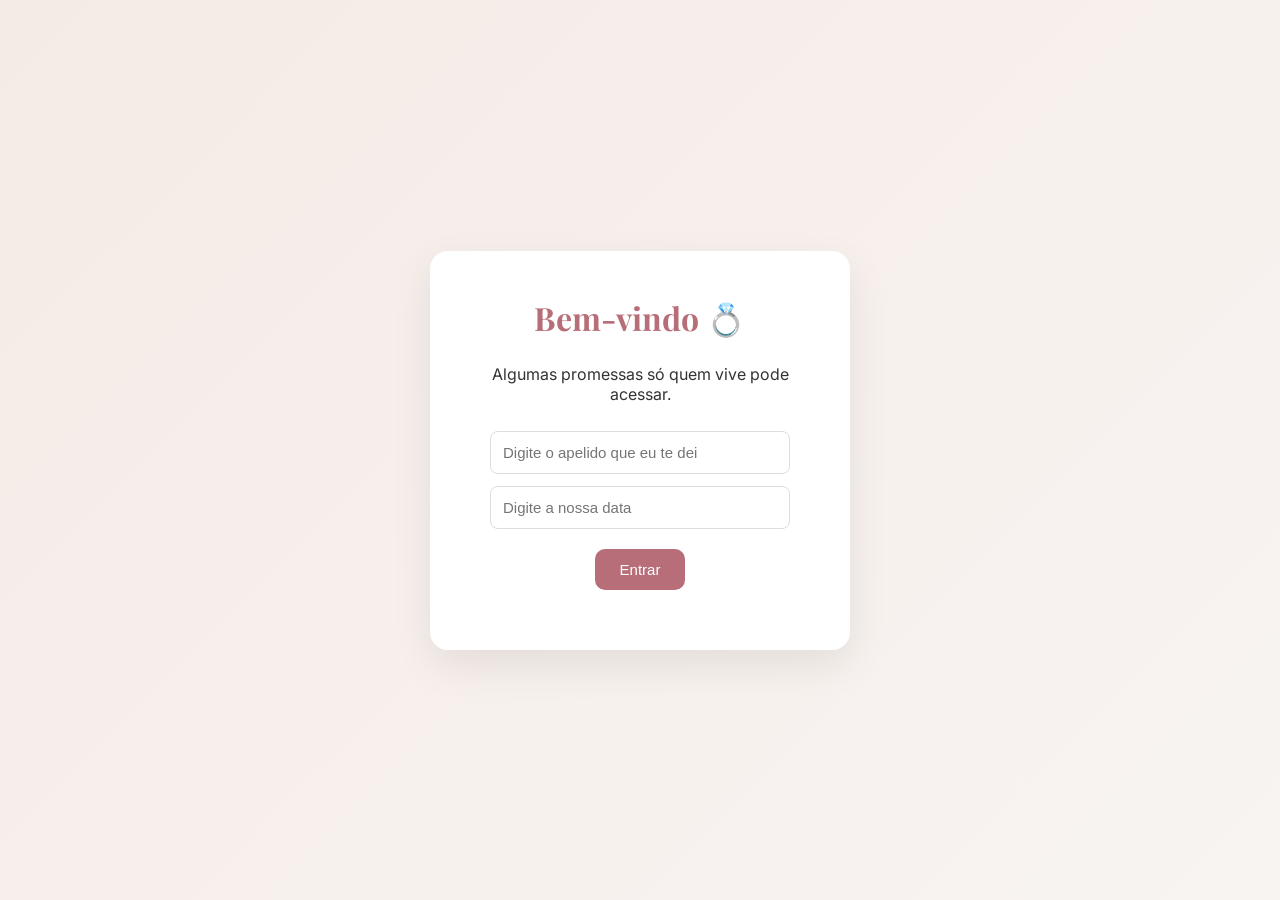
==== docs/index.html @ 01ae82c5 "Add files via upload" ====
<!DOCTYPE html>
<html lang="pt-br">

<head>
    <meta charset="UTF-8">
    <meta name="viewport" content="width=device-width, initial-scale=1.0">
    <title>Acesso à Nossa História</title>
    <link href="https://fonts.googleapis.com/css2?family=Playfair+Display:wght@500&family=Inter:wght@300;400;500&display=swap" rel="stylesheet">
    <link rel="stylesheet" href="style.css">
</head>

<body>

    <div class="login-box">
        <h1>Bem-vindo 💍</h1>
        <p class="subtitulo">
            Algumas promessas só quem vive pode acessar.
        </p>

        <input type="text" id="apelido" placeholder="Digite o apelido que eu te dei">
        <input type="text" id="data" placeholder="Digite a nossa data">

        <button onclick="validarLogin()">Entrar</button>

        <p id="mensagemErro" class="erro"></p>
    </div>

    <script>
        const dadosCorretos = {
            apelido: "santos",
            data: "11/03/22"
        };

        function validarLogin() {
            const apelido = document.getElementById("apelido").value.toLowerCase();
            const data = document.getElementById("data").value;

            if (apelido === dadosCorretos.apelido && data === dadosCorretos.data) {
                window.location.href = "home.html";
            } else {
                document.getElementById("mensagemErro").innerText =
                    "Ou você não é o meu amor, ou por alguns segundos vc se esqueceu.";
            }
        }
    </script>

</body>

</html>
---- docs/style.css ----
*{
margin:0;
padding:0;
box-sizing:border-box;
}

body{

font-family:'Inter', sans-serif;

background:linear-gradient(135deg,#f5ebe6,#f8f4f2);

min-height:100vh;

display:flex;
flex-direction:column;   /* ESSA LINHA ARRUMA O PROBLEMA */

justify-content:center;
align-items:center;

padding:30px;

color:#333;

text-align:center;

}

/* TITULOS */

h1, header{

font-family:'Playfair Display', serif;

color:#b76e79;

margin-bottom:25px;

font-size:32px;

}

/* CAIXAS PRINCIPAIS */

.box,
.login-box,
.container{

background:white;

max-width:850px;
width:100%;

padding:45px;

border-radius:18px;

box-shadow:0 15px 40px rgba(0,0,0,0.08);

margin:auto;

}

/* LOGIN MENOR */

.login-box{

max-width:420px;

}

/* TEXTO */

.texto{

line-height:1.8;

margin-bottom:25px;

}

/* PARÁGRAFOS */

p{

margin-bottom:15px;

}

/* PERGUNTA */

.pergunta{

margin-top:20px;

margin-bottom:10px;

font-weight:500;

}

/* INPUT */

input{

width:100%;

max-width:300px;

padding:12px;

margin-top:12px;

border-radius:8px;

border:1px solid #ddd;

font-size:15px;

}

/* BOTÕES */

button{

margin-top:20px;

padding:12px 25px;

border:none;

border-radius:10px;

background:#b76e79;

color:white;

font-size:15px;

cursor:pointer;

transition:0.25s;

}

button:hover{

background:#9e5963;

transform:scale(1.05);

}

/* VERSÍCULO */

.versiculo{

margin-top:20px;

line-height:1.7;

font-style:italic;

}
.versiculo-final{

display:none;

margin-top:20px;

line-height:1.7;

font-style:italic;

opacity:0;

transition:opacity 1s ease;

}


/* CARDS DA JORNADA */
.card{

background:#ffffff;

padding:25px;

border-radius:14px;

margin-bottom:20px;

border:1px solid #eee;

box-shadow:0 6px 18px rgba(0,0,0,0.05);

}

.card h2{

font-family:'Playfair Display', serif;

color:#b76e79;

margin-bottom:10px;

font-size:22px;

}

/* BOTÃO CENTRAL */

.botao{

margin-top:20px;

}

/* ERRO */

.erro{

color:#c0392b;

margin-top:10px;

}

/* FOOTER */

footer{

margin-top:25px;

color:#777;

}

/* RESPONSIVO */

@media(max-width:700px){

.box,
.container,
.login-box{

padding:25px;

}

h1,header{

font-size:26px;

}

}
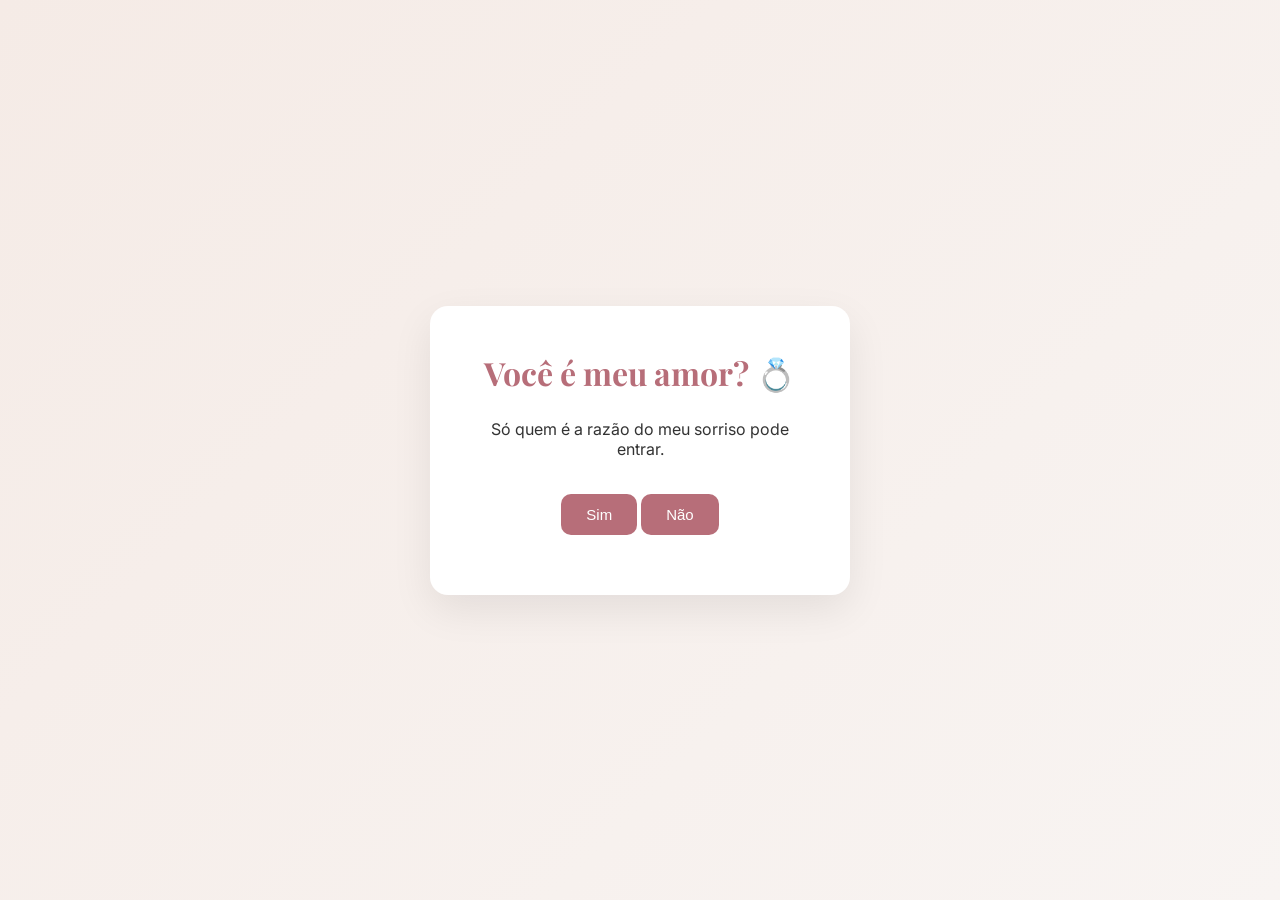
==== commit 0b31fdeb: "Update index.html" ====
--- a/docs/index.html
+++ b/docs/index.html
@@ -2,48 +2,46 @@
 <html lang="pt-br">
 
 <head>
-    <meta charset="UTF-8">
-    <meta name="viewport" content="width=device-width, initial-scale=1.0">
-    <title>Acesso à Nossa História</title>
-    <link href="https://fonts.googleapis.com/css2?family=Playfair+Display:wght@500&family=Inter:wght@300;400;500&display=swap" rel="stylesheet">
-    <link rel="stylesheet" href="style.css">
+<meta charset="UTF-8">
+<meta name="viewport" content="width=device-width, initial-scale=1.0">
+<title>Nosso Site</title>
+
+<link href="https://fonts.googleapis.com/css2?family=Playfair+Display:wght@500&family=Inter:wght@300;400;500&display=swap" rel="stylesheet">
+<link rel="stylesheet" href="style.css">
+
 </head>
 
 <body>
 
-    <div class="login-box">
-        <h1>Bem-vindo 💍</h1>
-        <p class="subtitulo">
-            Algumas promessas só quem vive pode acessar.
-        </p>
+<div class="login-box">
 
-        <input type="text" id="apelido" placeholder="Digite o apelido que eu te dei">
-        <input type="text" id="data" placeholder="Digite a nossa data">
+<h1>Você é meu amor? 💍</h1>
 
-        <button onclick="validarLogin()">Entrar</button>
+<p class="subtitulo">
+Só quem é a razão do meu sorriso pode entrar.
+</p>
 
-        <p id="mensagemErro" class="erro"></p>
-    </div>
+<button onclick="entrar()">Sim</button>
 
-    <script>
-        const dadosCorretos = {
-            apelido: "santos",
-            data: "11/03/22"
-        };
+<button onclick="nao()">Não</button>
 
-        function validarLogin() {
-            const apelido = document.getElementById("apelido").value.toLowerCase();
-            const data = document.getElementById("data").value;
+<p id="msg" class="erro"></p>
 
-            if (apelido === dadosCorretos.apelido && data === dadosCorretos.data) {
-                window.location.href = "home.html";
-            } else {
-                document.getElementById("mensagemErro").innerText =
-                    "Ou você não é o meu amor, ou por alguns segundos vc se esqueceu.";
-            }
-        }
-    </script>
+</div>
+
+<script>
+
+function entrar(){
+window.location.href="home.html";
+}
+
+function nao(){
+document.getElementById("msg").innerText =
+"Então você definitivamente não deveria estar aqui 🤨";
+}
+
+</script>
 
 </body>
 
-</html>+</html>
